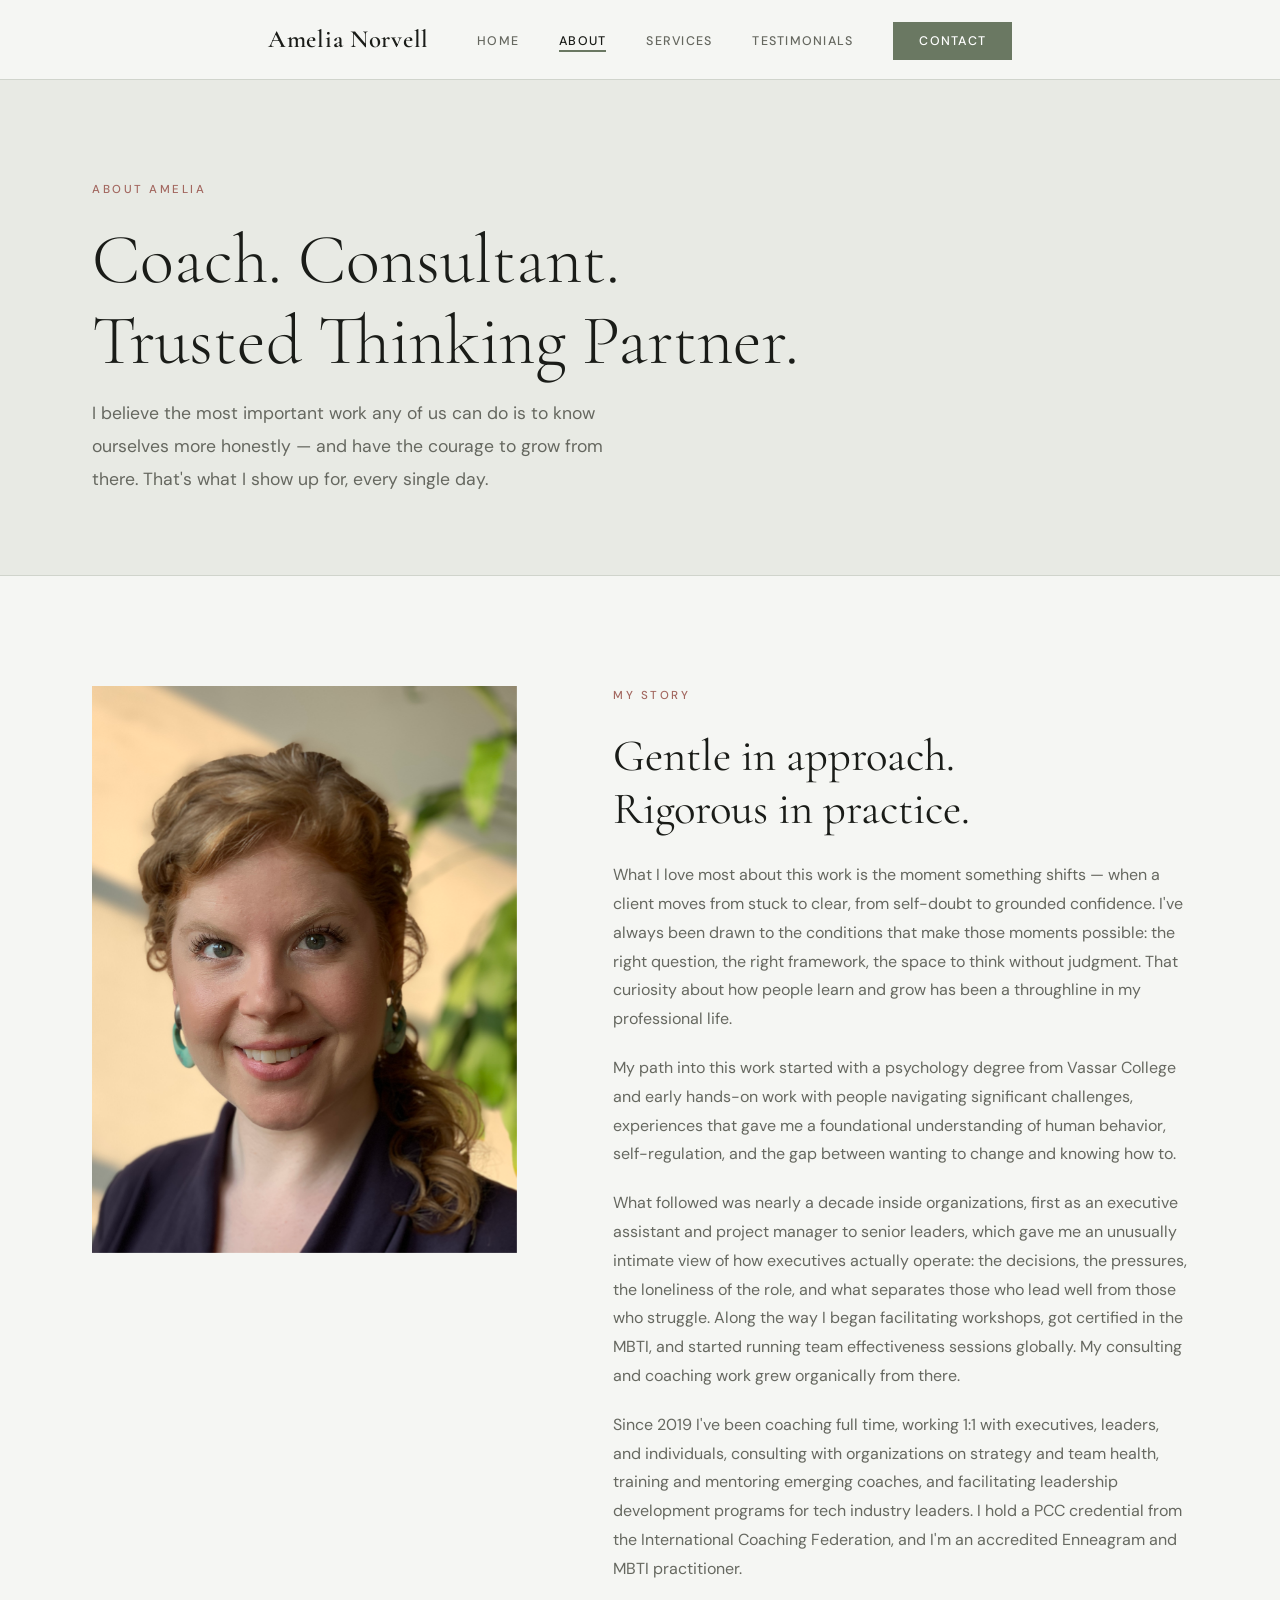
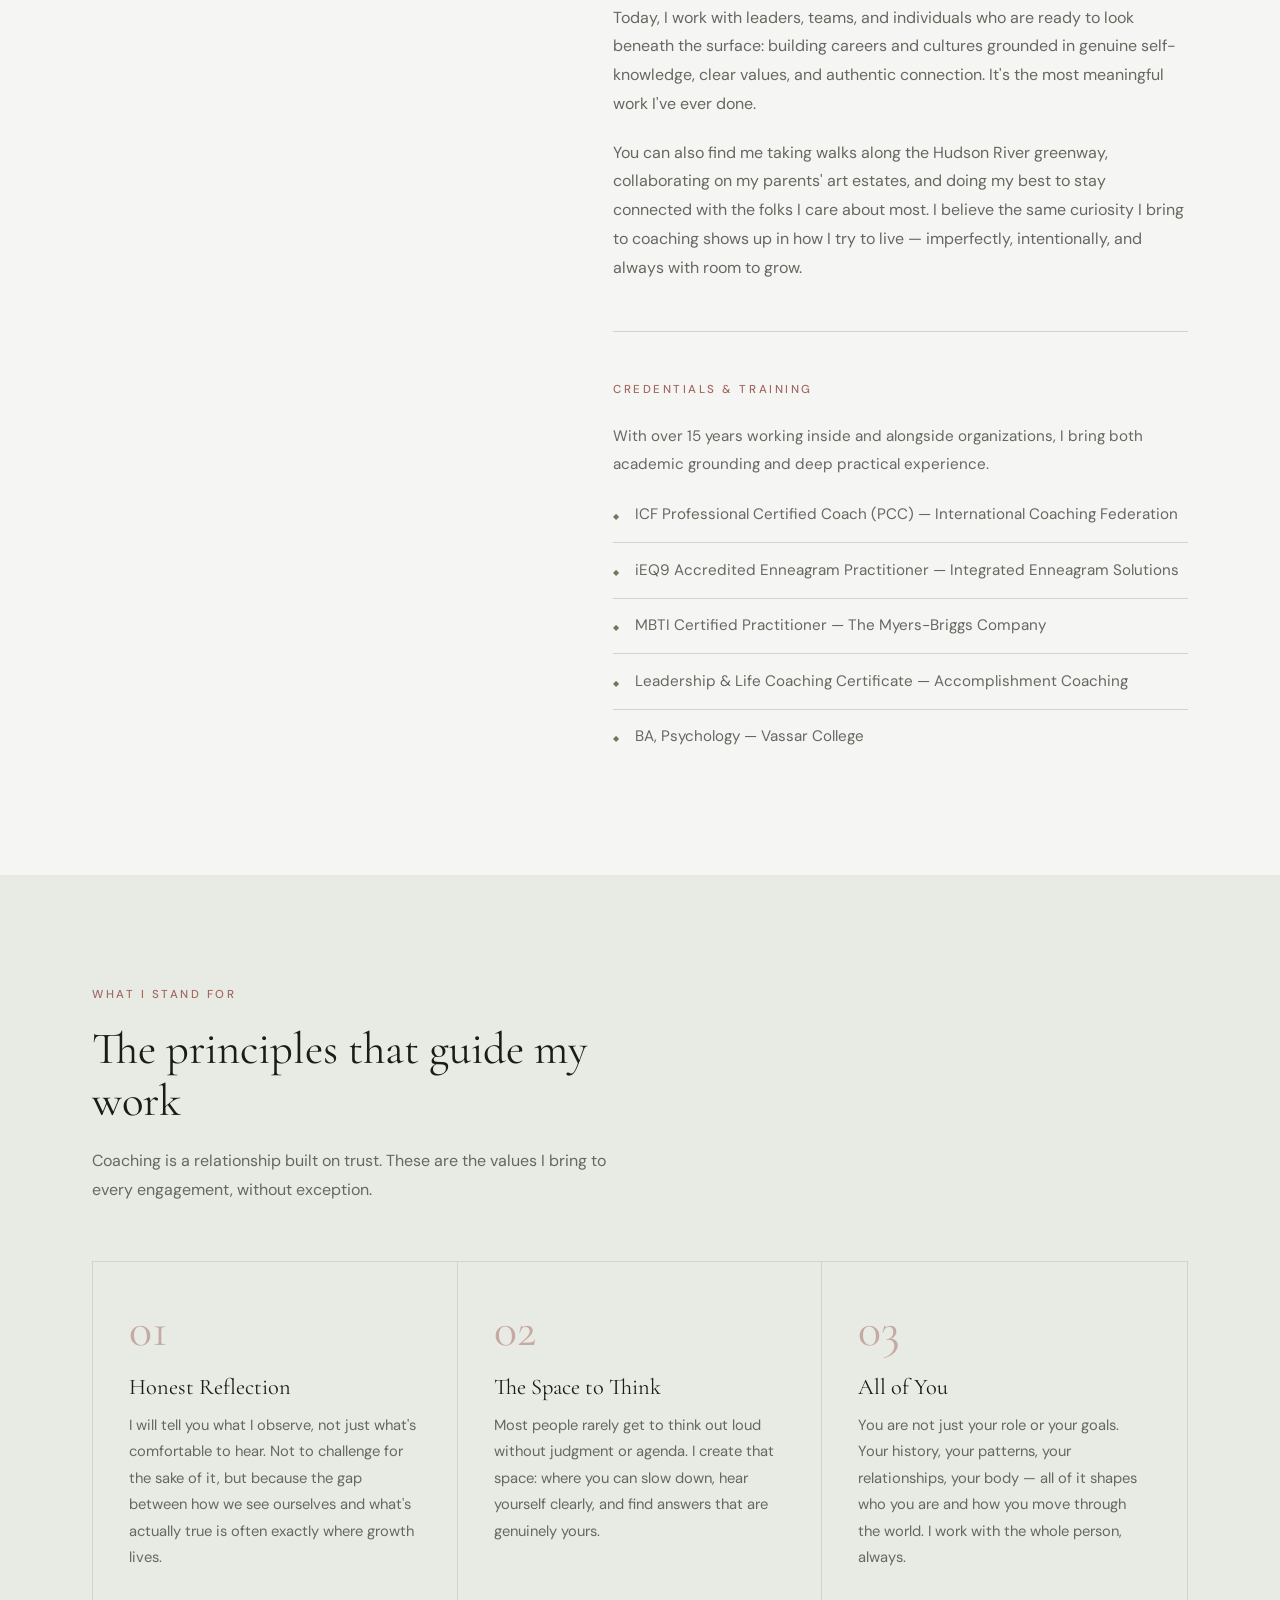
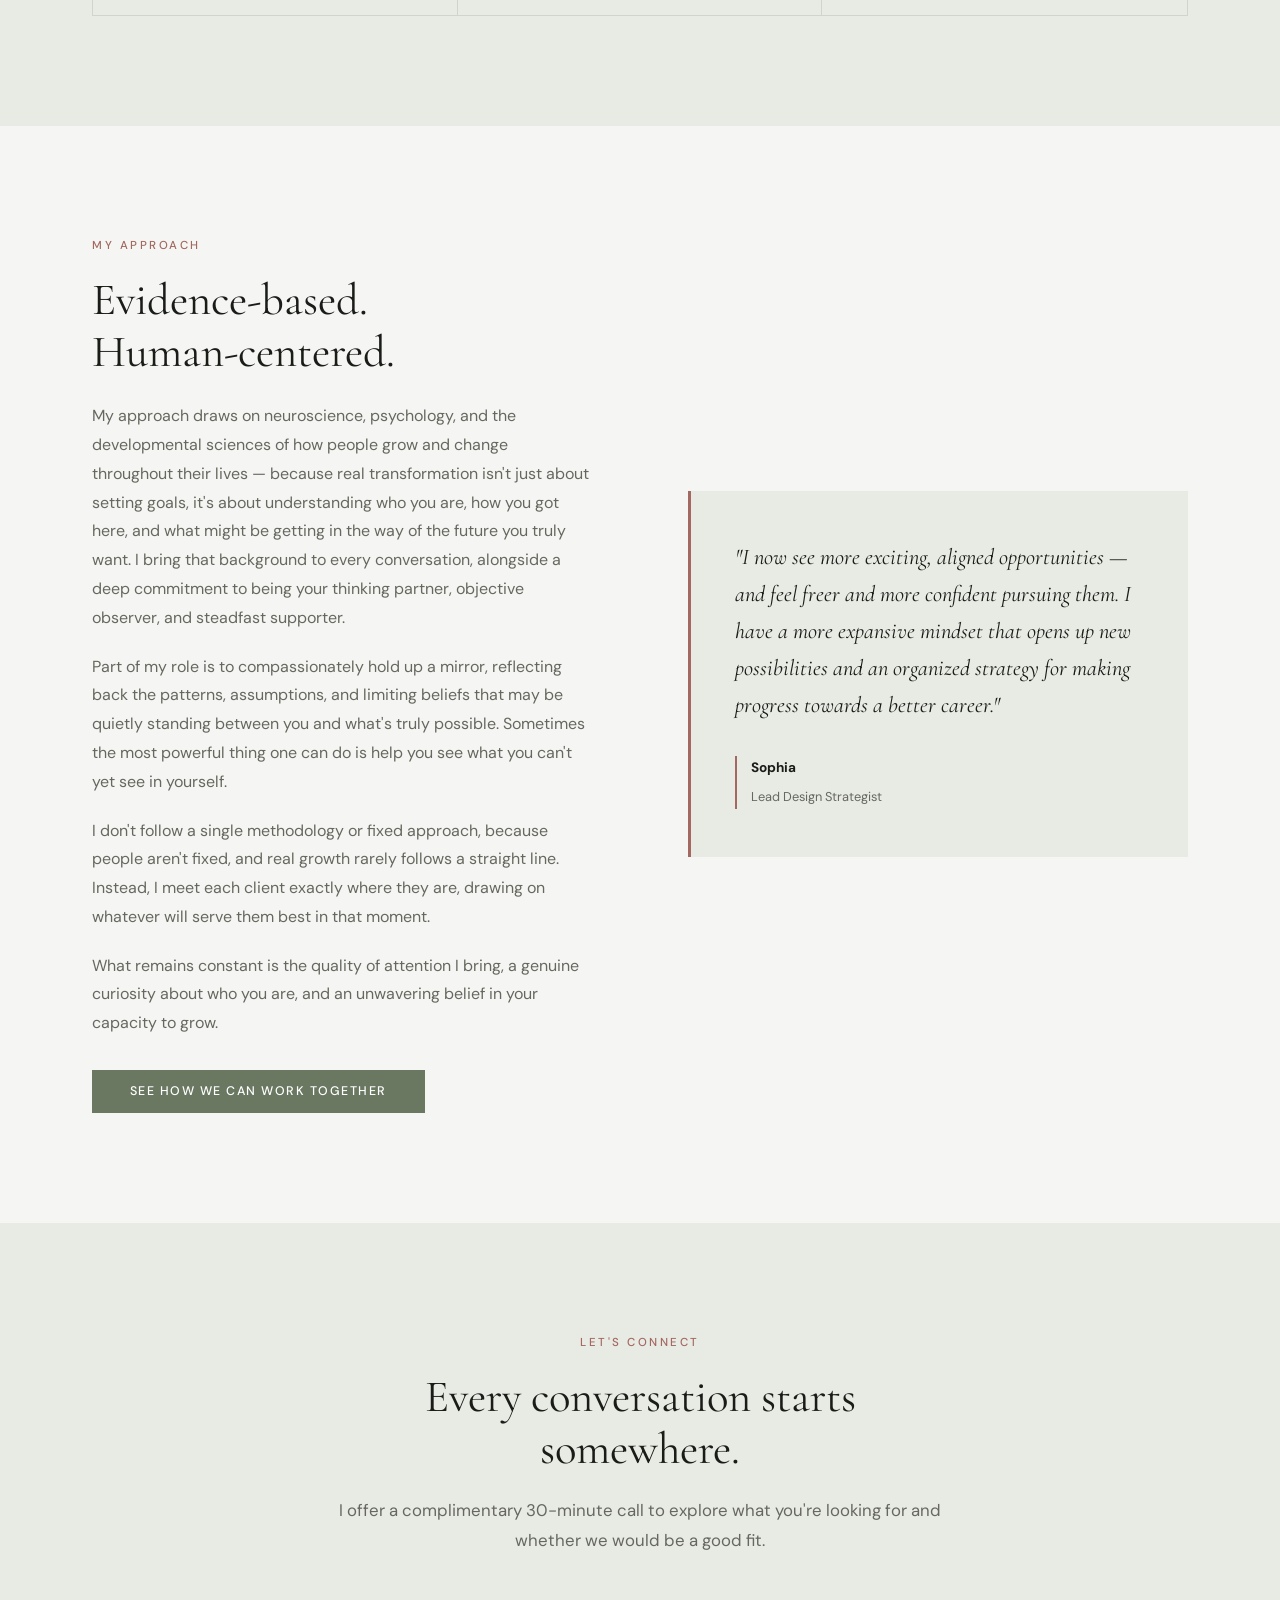
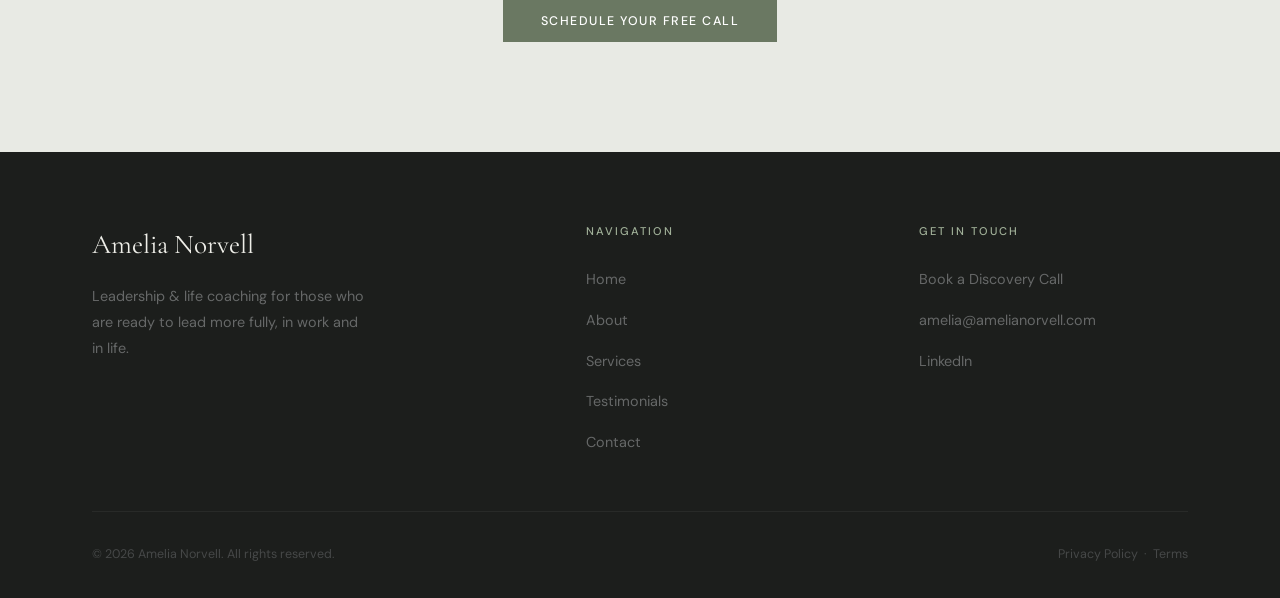
==== about.html @ 1b2a87e9 "Add files via upload" ====
<!DOCTYPE html>
<html lang="en">
<head>
  <meta charset="UTF-8" />
  <meta name="viewport" content="width=device-width, initial-scale=1.0" />
  <title>About — Amelia Norvell | Leadership & Life Coach</title>
  <meta name="description" content="Meet Amelia Norvell — a certified executive coach and leadership consultant with 12 years of experience helping leaders and teams thrive." />
  <link rel="preconnect" href="https://fonts.googleapis.com" />
  <link rel="preconnect" href="https://fonts.gstatic.com" crossorigin />
  <link href="https://fonts.googleapis.com/css2?family=Cormorant+Garamond:ital,wght@0,300;0,400;0,500;0,600;1,300;1,400;1,500&family=DM+Sans:wght@300;400;500&display=swap" rel="stylesheet" />
  <link rel="stylesheet" href="style.css" />
</head>
<body>

  <!-- NAV -->
  <nav>
    <div class="container">
      <div class="nav-inner">
        <a href="index.html" class="nav-logo">Amelia Norvell</a>
        <ul class="nav-links">
          <li><a href="index.html">Home</a></li>
          <li><a href="about.html" class="active">About</a></li>
          <li><a href="services.html">Services</a></li>
          <li><a href="testimonials.html">Testimonials</a></li>
          <li><a href="contact.html" class="nav-cta">Contact</a></li>
        </ul>
        <button class="hamburger" aria-label="Toggle navigation">
          <span></span><span></span><span></span>
        </button>
      </div>
    </div>
  </nav>

  <!-- MOBILE NAV -->
  <div class="mobile-nav" role="navigation" aria-label="Mobile menu">
    <a href="index.html">Home</a>
    <a href="about.html">About</a>
    <a href="services.html">Services</a>
    <a href="testimonials.html">Testimonials</a>
    <a href="contact.html" class="mobile-cta">Contact</a>
  </div>

  <main class="page-content">

    <!-- PAGE HERO -->
    <section class="page-hero">
      <div class="container">
        <span class="eyebrow">About Amelia</span>
        <h1>Coach. Consultant.<br>Trusted Thinking Partner.</h1>
        <p>I believe the most important work any of us can do is to know ourselves more honestly — and have the courage to grow from there. That's what I show up for, every single day.</p>
      </div>
    </section>

    <!-- ABOUT SPLIT -->
    <section class="section-pad">
      <div class="container">
        <div class="about-split">

          <div>
            <img src="images/amelia-portrait-about.jpeg" alt="Amelia Norvell in warm window light" class="about-portrait" style="width:100%; display:block; object-fit:cover;" />
          </div>

          <div class="about-text">
            <span class="eyebrow">My Story</span>
            <h2>Gentle in approach.<br>Rigorous in practice.</h2>
            <p>What I love most about this work is the moment something shifts — when a client moves from stuck to clear, from self-doubt to grounded confidence. I've always been drawn to the conditions that make those moments possible: the right question, the right framework, the space to think without judgment. That curiosity about how people learn and grow has been a throughline in my professional life.</p>
            <p>My path into this work started with a psychology degree from Vassar College and early hands-on work with people navigating significant challenges, experiences that gave me a foundational understanding of human behavior, self-regulation, and the gap between wanting to change and knowing how to.</p>
            <p>What followed was nearly a decade inside organizations, first as an executive assistant and project manager to senior leaders, which gave me an unusually intimate view of how executives actually operate: the decisions, the pressures, the loneliness of the role, and what separates those who lead well from those who struggle. Along the way I began facilitating workshops, got certified in the MBTI, and started running team effectiveness sessions globally. My consulting and coaching work grew organically from there.</p>
            <p>Since 2019 I've been coaching full time, working 1:1 with executives, leaders, and individuals, consulting with organizations on strategy and team health, training and mentoring emerging coaches, and facilitating leadership development programs for tech industry leaders. I hold a PCC credential from the International Coaching Federation, and I'm an accredited Enneagram and MBTI practitioner.</p>
            <p>Today, I work with leaders, teams, and individuals who are ready to look beneath the surface: building careers and cultures grounded in genuine self-knowledge, clear values, and authentic connection. It's the most meaningful work I've ever done.</p>
            <p>You can also find me taking walks along the Hudson River greenway, collaborating on my parents' art estates, and doing my best to stay connected with the folks I care about most. I believe the same curiosity I bring to coaching shows up in how I try to live — imperfectly, intentionally, and always with room to grow.</p>

            <div class="credentials">
              <span class="eyebrow">Credentials &amp; Training</span>
              <p class="credentials-sub">With over 15 years working inside and alongside organizations, I bring both academic grounding and deep practical experience.</p>
              <ul class="credential-list">
                <li>ICF Professional Certified Coach (PCC) — International Coaching Federation</li>
                <li>iEQ9 Accredited Enneagram Practitioner — Integrated Enneagram Solutions</li>
                <li>MBTI Certified Practitioner — The Myers-Briggs Company</li>
                <li>Leadership &amp; Life Coaching Certificate — Accomplishment Coaching</li>
                <li>BA, Psychology — Vassar College</li>
              </ul>
            </div>
          </div>

        </div>
      </div>
    </section>

    <!-- VALUES -->
    <section class="section-pad values-section">
      <div class="container">
        <div style="max-width: 540px;" data-reveal>
          <span class="eyebrow">What I Stand For</span>
          <h2 class="section-title">The principles that guide my work</h2>
          <p>Coaching is a relationship built on trust. These are the values I bring to every engagement, without exception.</p>
        </div>

        <div class="values-grid">
          <div class="value-item" data-reveal>
            <div class="value-num">01</div>
            <h4>Honest Reflection</h4>
            <p>I will tell you what I observe, not just what's comfortable to hear. Not to challenge for the sake of it, but because the gap between how we see ourselves and what's actually true is often exactly where growth lives.</p>
          </div>
          <div class="value-item" data-reveal>
            <div class="value-num">02</div>
            <h4>The Space to Think</h4>
            <p>Most people rarely get to think out loud without judgment or agenda. I create that space: where you can slow down, hear yourself clearly, and find answers that are genuinely yours.</p>
          </div>
          <div class="value-item" data-reveal>
            <div class="value-num">03</div>
            <h4>All of You</h4>
            <p>You are not just your role or your goals. Your history, your patterns, your relationships, your body — all of it shapes who you are and how you move through the world. I work with the whole person, always.</p>
          </div>
        </div>
      </div>
    </section>

    <!-- APPROACH -->
    <section class="section-pad">
      <div class="container">
        <div style="display: grid; grid-template-columns: 1fr 1fr; gap: 6rem; align-items: center;">
          <div data-reveal>
            <span class="eyebrow">My Approach</span>
            <h2 class="section-title" style="margin-bottom: 1.5rem;">Evidence-based.<br>Human-centered.</h2>
            <p style="margin-bottom: 1.25rem;">My approach draws on neuroscience, psychology, and the developmental sciences of how people grow and change throughout their lives — because real transformation isn't just about setting goals, it's about understanding who you are, how you got here, and what might be getting in the way of the future you truly want. I bring that background to every conversation, alongside a deep commitment to being your thinking partner, objective observer, and steadfast supporter.</p>
            <p style="margin-bottom: 1.25rem;">Part of my role is to compassionately hold up a mirror, reflecting back the patterns, assumptions, and limiting beliefs that may be quietly standing between you and what's truly possible. Sometimes the most powerful thing one can do is help you see what you can't yet see in yourself.</p>
            <p style="margin-bottom: 1.25rem;">I don't follow a single methodology or fixed approach, because people aren't fixed, and real growth rarely follows a straight line. Instead, I meet each client exactly where they are, drawing on whatever will serve them best in that moment.</p>
            <p>What remains constant is the quality of attention I bring, a genuine curiosity about who you are, and an unwavering belief in your capacity to grow.</p>
            <a href="services.html" class="btn btn-primary" style="margin-top: 2rem;">See How We Can Work Together</a>
          </div>
          <div data-reveal>
            <div style="background: var(--bg-warm); padding: 3rem 2.75rem; border-left: 3px solid var(--pop);">
              <p style="font-family:'Cormorant Garamond',serif; font-size:1.4rem; font-style:italic; color:var(--text); line-height:1.65; margin-bottom:2rem;">"I now see more exciting, aligned opportunities — and feel freer and more confident pursuing them. I have a more expansive mindset that opens up new possibilities and an organized strategy for making progress towards a better career."</p>
              <div style="padding-left:0.875rem; border-left:2px solid var(--pop);">
                <strong style="font-size:0.85rem; color:var(--text); display:block; margin-bottom:0.15rem;">Sophia</strong>
                <span style="font-size:0.8rem; color:var(--text-muted);">Lead Design Strategist</span>
              </div>
            </div>
          </div>
        </div>
      </div>
    </section>

    <!-- CTA -->
    <section class="cta-section">
      <div class="container">
        <div class="cta-inner" data-reveal>
          <span class="eyebrow">Let's Connect</span>
          <h2>Every conversation starts somewhere.</h2>
          <p>I offer a complimentary 30-minute call to explore what you're looking for and whether we would be a good fit.</p>
          <a href="contact.html" class="btn btn-primary">Schedule Your Free Call</a>
        </div>
      </div>
    </section>

  </main>

  <!-- FOOTER -->
  <footer>
    <div class="container">
      <div class="footer-grid">
        <div>
          <span class="footer-logo">Amelia Norvell</span>
          <p class="footer-desc">Leadership &amp; life coaching for those who are ready to lead more fully, in work and in life.</p>
        </div>
        <div>
          <div class="footer-col-title">Navigation</div>
          <ul class="footer-links">
            <li><a href="index.html">Home</a></li>
            <li><a href="about.html">About</a></li>
            <li><a href="services.html">Services</a></li>
            <li><a href="testimonials.html">Testimonials</a></li>
            <li><a href="contact.html">Contact</a></li>
          </ul>
        </div>
        <div>
          <div class="footer-col-title">Get in Touch</div>
          <ul class="footer-links">
            <li><a href="contact.html">Book a Discovery Call</a></li>
            <li><a href="mailto:amelia@amelianorvell.com">amelia@amelianorvell.com</a></li>
            <li><a href="https://www.linkedin.com/in/amelia-norvell-pcc">LinkedIn</a></li>
            
          </ul>
        </div>
      </div>
      <div class="footer-bottom">
        <span>&copy; 2026 Amelia Norvell. All rights reserved.</span>
        <span><a href="#">Privacy Policy</a> &nbsp;&middot;&nbsp; <a href="#">Terms</a></span>
      </div>
    </div>
  </footer>

  <script src="script.js"></script>
</body>
</html>
---- style.css ----
/* ============================================================
   RESET & ROOT
   ============================================================ */
*, *::before, *::after {
  box-sizing: border-box;
  margin: 0;
  padding: 0;
}

:root {
  --bg:           #F5F6F3;
  --bg-warm:      #E8EAE4;
  --bg-dark:      #1C1E1C;
  --text:         #1A1C18;
  --text-muted:   #666860;
  --accent:       #6A7862;
  --accent-hover: #546050;
  --accent-light: #E0E4DC;
  --pop:          #A36860;
  --white:        #FFFFFF;
  --border:       #D0D4CC;
  --nav-height:   80px;
}

html {
  scroll-behavior: smooth;
}

body {
  font-family: 'DM Sans', sans-serif;
  background: var(--bg);
  color: var(--text);
  line-height: 1.7;
  -webkit-font-smoothing: antialiased;
  overflow-x: hidden;
}

/* ============================================================
   TYPOGRAPHY
   ============================================================ */
h1, h2, h3, h4 {
  font-family: 'Cormorant Garamond', serif;
  font-weight: 400;
  line-height: 1.15;
}

h1 { font-size: clamp(2.8rem, 5.5vw, 5rem); }
h2 { font-size: clamp(2rem, 3.5vw, 3.2rem); }
h3 { font-size: clamp(1.4rem, 2vw, 2rem); }

p {
  font-size: 1rem;
  color: var(--text-muted);
  line-height: 1.8;
}

a { text-decoration: none; color: inherit; }

/* ============================================================
   LAYOUT
   ============================================================ */
.container {
  max-width: 1160px;
  margin: 0 auto;
  padding: 0 2rem;
}

.section-pad { padding: 110px 0; }
.section-pad-sm { padding: 70px 0; }

/* ============================================================
   BUTTONS
   ============================================================ */
.btn {
  display: inline-block;
  padding: 15px 38px;
  font-family: 'DM Sans', sans-serif;
  font-size: 0.78rem;
  font-weight: 500;
  letter-spacing: 0.12em;
  text-transform: uppercase;
  transition: all 0.3s ease;
  cursor: pointer;
  border: none;
  line-height: 1;
}

.btn-primary {
  background: var(--accent);
  color: var(--white);
}
.btn-primary:hover {
  background: var(--accent-hover);
  transform: translateY(-1px);
}

.btn-outline {
  border: 1.5px solid var(--text);
  color: var(--text);
  background: transparent;
}
.btn-outline:hover {
  background: var(--text);
  color: var(--white);
}

.btn-outline-light {
  border: 1.5px solid rgba(255,255,255,0.5);
  color: var(--white);
  background: transparent;
}
.btn-outline-light:hover {
  background: var(--white);
  color: var(--text);
  border-color: var(--white);
}

/* ============================================================
   NAVIGATION
   ============================================================ */
nav {
  position: fixed;
  top: 0;
  left: 0;
  right: 0;
  z-index: 1000;
  height: var(--nav-height);
  display: flex;
  align-items: center;
  background: rgba(245, 246, 243, 0.96);
  backdrop-filter: blur(10px);
  -webkit-backdrop-filter: blur(10px);
  border-bottom: 1px solid var(--border);
  transition: box-shadow 0.3s ease;
}

.nav-inner {
  display: flex;
  justify-content: space-between;
  align-items: center;
  width: 100%;
  gap: 3rem;
}

.nav-logo {
  font-family: 'Cormorant Garamond', serif;
  font-size: 1.55rem;
  font-weight: 600;
  letter-spacing: 0.03em;
  color: var(--text);
}

.nav-links {
  display: flex;
  gap: 2.5rem;
  align-items: center;
  list-style: none;
}

.nav-links a {
  font-size: 0.78rem;
  font-weight: 500;
  letter-spacing: 0.1em;
  text-transform: uppercase;
  color: var(--text-muted);
  transition: color 0.2s;
  position: relative;
}

.nav-links a::after {
  content: '';
  position: absolute;
  bottom: -3px;
  left: 0;
  right: 0;
  height: 1.5px;
  background: var(--accent);
  transform: scaleX(0);
  transform-origin: left;
  transition: transform 0.25s ease;
}

.nav-links a:hover,
.nav-links a.active {
  color: var(--text);
}

.nav-links a:hover::after,
.nav-links a.active::after {
  transform: scaleX(1);
}

.nav-cta {
  background: var(--accent) !important;
  color: var(--white) !important;
  padding: 11px 26px;
  font-size: 0.78rem;
  letter-spacing: 0.1em;
  text-transform: uppercase;
  transition: background 0.2s, transform 0.2s !important;
}

.nav-cta::after { display: none !important; }

.nav-cta:hover {
  background: var(--accent-hover) !important;
  transform: translateY(-1px);
}

/* Hamburger */
.hamburger {
  display: none;
  flex-direction: column;
  gap: 5px;
  cursor: pointer;
  background: none;
  border: none;
  padding: 6px;
}

.hamburger span {
  display: block;
  width: 24px;
  height: 1.5px;
  background: var(--text);
  transition: all 0.3s ease;
}

.hamburger.open span:nth-child(1) {
  transform: translateY(6.5px) rotate(45deg);
}
.hamburger.open span:nth-child(2) {
  opacity: 0;
  transform: scaleX(0);
}
.hamburger.open span:nth-child(3) {
  transform: translateY(-6.5px) rotate(-45deg);
}

/* Mobile Nav Overlay */
.mobile-nav {
  display: none;
  position: fixed;
  top: var(--nav-height);
  left: 0;
  right: 0;
  bottom: 0;
  background: var(--bg);
  z-index: 999;
  flex-direction: column;
  align-items: center;
  justify-content: center;
  gap: 2.5rem;
  opacity: 0;
  transition: opacity 0.3s ease;
}

.mobile-nav.open {
  display: flex;
  opacity: 1;
}

.mobile-nav a {
  font-family: 'Cormorant Garamond', serif;
  font-size: 2.4rem;
  font-weight: 400;
  color: var(--text);
  letter-spacing: 0.02em;
  transition: color 0.2s;
}

.mobile-nav a:hover { color: var(--accent); }

.mobile-nav .mobile-cta {
  font-family: 'DM Sans', sans-serif;
  font-size: 0.78rem;
  font-weight: 500;
  background: var(--accent);
  color: var(--white);
  padding: 15px 38px;
  letter-spacing: 0.12em;
  text-transform: uppercase;
  margin-top: 0.5rem;
}

/* ============================================================
   PAGE OFFSET (for fixed nav)
   ============================================================ */
.page-content { padding-top: var(--nav-height); }

/* ============================================================
   SECTION LABELS
   ============================================================ */
.eyebrow {
  display: block;
  font-size: 0.72rem;
  font-weight: 500;
  letter-spacing: 0.22em;
  text-transform: uppercase;
  color: var(--pop);
  margin-bottom: 1.25rem;
}

.section-title {
  margin-bottom: 1.25rem;
}

.section-sub {
  max-width: 540px;
  margin-bottom: 3.5rem;
}

/* ============================================================
   IMAGE PLACEHOLDER
   ============================================================ */
.img-ph {
  background: linear-gradient(145deg, #C0C4B8 0%, #A4B09A 40%, #889A82 100%);
  border-radius: 2px;
  display: block;
  position: relative;
  overflow: hidden;
}

.img-ph::after {
  content: '';
  position: absolute;
  inset: 0;
  background: linear-gradient(135deg, rgba(255,255,255,0.08) 0%, transparent 50%);
}

/* ============================================================
   HOME — HERO
   ============================================================ */
.hero {
  min-height: 100svh;
  display: flex;
  align-items: center;
  padding: calc(var(--nav-height) + 60px) 0 80px;
}

.hero .container {
  display: grid;
  grid-template-columns: 1.05fr 0.95fr;
  align-items: center;
  gap: 4rem;
  width: 100%;
}

.hero-content { }

.hero h1 {
  font-weight: 300;
  letter-spacing: -0.01em;
  margin-bottom: 1.5rem;
}

.hero h1 em {
  font-style: italic;
  color: var(--accent);
}

.hero-sub {
  font-size: 1.1rem;
  max-width: 480px;
  margin-bottom: 2.75rem;
  line-height: 1.85;
}

.hero-btns {
  display: flex;
  gap: 1rem;
  flex-wrap: wrap;
  align-items: center;
  margin-bottom: 3.5rem;
}

.hero-stats {
  display: flex;
  gap: 3rem;
  padding-top: 3rem;
  border-top: 1px solid var(--border);
}

.stat-num {
  font-family: 'Cormorant Garamond', serif;
  font-size: 2.8rem;
  font-weight: 400;
  color: var(--pop);
  line-height: 1;
  margin-bottom: 0.35rem;
}

.stat-label {
  font-size: 0.78rem;
  letter-spacing: 0.1em;
  text-transform: uppercase;
  color: var(--text-muted);
}

.hero-visual {
  position: relative;
}

.hero-portrait {
  width: 100%;
  aspect-ratio: 3/4;
  max-height: 680px;
  object-fit: cover;
  object-position: top;
}

.hero-badge {
  position: absolute;
  bottom: -24px;
  left: -30px;
  background: var(--white);
  border: 1px solid var(--border);
  padding: 1.5rem 1.75rem;
  box-shadow: 0 8px 40px rgba(0,0,0,0.06);
  max-width: 220px;
}

.hero-badge p {
  font-family: 'Cormorant Garamond', serif;
  font-size: 1.15rem;
  font-style: italic;
  color: var(--text);
  line-height: 1.5;
}

.hero-badge cite {
  display: block;
  font-family: 'DM Sans', sans-serif;
  font-size: 0.7rem;
  letter-spacing: 0.12em;
  text-transform: uppercase;
  color: var(--accent);
  margin-top: 0.5rem;
  font-style: normal;
}

/* ============================================================
   HOME — INTRO STRIP
   ============================================================ */
.intro-strip {
  background: var(--bg-warm);
  padding: 70px 0;
  border-top: 1px solid var(--border);
  border-bottom: 1px solid var(--border);
}

.intro-strip-inner {
  display: grid;
  grid-template-columns: 1fr 2fr;
  gap: 6rem;
  align-items: center;
}

.intro-strip h2 {
  font-size: clamp(1.8rem, 2.5vw, 2.4rem);
  line-height: 1.3;
}

.intro-strip p {
  font-size: 1.05rem;
  margin-bottom: 1rem;
}

/* ============================================================
   HOME — SERVICES OVERVIEW
   ============================================================ */
.services-overview { }

.services-header {
  display: flex;
  justify-content: space-between;
  align-items: flex-end;
  margin-bottom: 3.5rem;
}

.cards-grid {
  display: grid;
  grid-template-columns: repeat(3, 1fr);
  gap: 2px;
}

.card {
  background: var(--white);
  padding: 3rem 2.5rem;
  transition: transform 0.25s ease, box-shadow 0.25s ease;
}

.card:hover {
  transform: translateY(-4px);
  box-shadow: 0 12px 40px rgba(0,0,0,0.06);
}

.card-icon {
  width: 44px;
  height: 44px;
  margin-bottom: 1.75rem;
  color: var(--accent);
}

.card h3 {
  font-size: 1.6rem;
  margin-bottom: 1rem;
}

.card p { font-size: 0.95rem; }

.card-link {
  display: inline-flex;
  align-items: center;
  gap: 0.6rem;
  margin-top: 1.75rem;
  font-size: 0.75rem;
  font-weight: 500;
  letter-spacing: 0.12em;
  text-transform: uppercase;
  color: var(--pop);
  transition: gap 0.2s;
}

.card-link:hover { gap: 1rem; }

/* ============================================================
   QUOTE / PULL QUOTE
   ============================================================ */
.quote-section {
  background: var(--bg-dark);
  padding: 110px 0;
  text-align: center;
}

.quote-inner {
  max-width: 840px;
  margin: 0 auto;
}

.quote-mark {
  font-family: 'Cormorant Garamond', serif;
  font-size: 8rem;
  line-height: 0.5;
  color: var(--pop);
  opacity: 0.4;
  display: block;
  margin-bottom: 1.5rem;
}

.quote-section blockquote {
  font-family: 'Cormorant Garamond', serif;
  font-size: clamp(1.6rem, 2.8vw, 2.6rem);
  font-weight: 300;
  font-style: italic;
  color: #EEEEE8;
  line-height: 1.55;
  margin-bottom: 2rem;
}

.quote-section cite {
  font-size: 0.75rem;
  letter-spacing: 0.18em;
  text-transform: uppercase;
  color: var(--accent);
  font-style: normal;
}

/* ============================================================
   CTA SECTION
   ============================================================ */
.cta-section {
  background: var(--bg-warm);
  padding: 110px 0;
  text-align: center;
}

.cta-inner { max-width: 620px; margin: 0 auto; }

.cta-section h2 {
  margin-bottom: 1.25rem;
}

.cta-section p {
  margin-bottom: 2.75rem;
  font-size: 1.05rem;
}

/* ============================================================
   FOOTER
   ============================================================ */
footer {
  background: var(--bg-dark);
  color: #787C70;
  padding: 70px 0 32px;
}

.footer-grid {
  display: grid;
  grid-template-columns: 1.6fr 1fr 1fr;
  gap: 4rem;
  padding-bottom: 3.5rem;
  border-bottom: 1px solid #282A28;
  margin-bottom: 2rem;
}

.footer-logo {
  font-family: 'Cormorant Garamond', serif;
  font-size: 1.7rem;
  color: #EEEEE8;
  margin-bottom: 1rem;
  display: block;
}

.footer-desc {
  font-size: 0.9rem;
  line-height: 1.8;
  color: #666868;
  max-width: 280px;
}

.footer-col-title {
  font-size: 0.7rem;
  font-weight: 500;
  letter-spacing: 0.18em;
  text-transform: uppercase;
  color: #A0B098;
  margin-bottom: 1.5rem;
}

.footer-links {
  list-style: none;
  display: flex;
  flex-direction: column;
  gap: 0.85rem;
}

.footer-links a {
  font-size: 0.9rem;
  color: #666868;
  transition: color 0.2s;
}

.footer-links a:hover { color: var(--accent); }

.footer-bottom {
  display: flex;
  justify-content: space-between;
  align-items: center;
  font-size: 0.78rem;
  color: #464848;
}

.footer-bottom a {
  color: #464848;
  transition: color 0.2s;
}

.footer-bottom a:hover { color: var(--accent); }

/* ============================================================
   PAGE HERO (inner pages)
   ============================================================ */
.page-hero {
  padding: 100px 0 80px;
  background: var(--bg-warm);
  border-bottom: 1px solid var(--border);
}

.page-hero h1 {
  font-weight: 300;
  margin-bottom: 1rem;
}

.page-hero p {
  font-size: 1.1rem;
  max-width: 540px;
  line-height: 1.85;
}

/* ============================================================
   ABOUT PAGE
   ============================================================ */
.about-split {
  display: grid;
  grid-template-columns: 0.85fr 1.15fr;
  gap: 6rem;
  align-items: start;
}

.about-portrait {
  aspect-ratio: 3/4;
  position: sticky;
  top: calc(var(--nav-height) + 2rem);
  pointer-events: none;
}

.about-text .eyebrow { margin-bottom: 1.5rem; }

.about-text h2 {
  margin-bottom: 1.5rem;
  line-height: 1.2;
}

.about-text p {
  margin-bottom: 1.25rem;
}

.credentials {
  margin-top: 3rem;
  padding-top: 3rem;
  border-top: 1px solid var(--border);
}

.credentials-sub {
  margin-top: 0.75rem;
  font-size: 0.95rem;
}

.credential-list {
  list-style: none;
  margin-top: 1.5rem;
  display: flex;
  flex-direction: column;
  gap: 0.9rem;
}

.credential-list li {
  display: flex;
  gap: 1rem;
  align-items: flex-start;
  font-size: 0.95rem;
  color: var(--text-muted);
  padding-bottom: 0.9rem;
  border-bottom: 1px solid var(--border);
}

.credential-list li:last-child {
  border-bottom: none;
}

.credential-list li::before {
  content: '◆';
  color: var(--accent);
  font-size: 0.5rem;
  margin-top: 0.5rem;
  flex-shrink: 0;
}

.values-section { background: var(--bg-warm); }

.values-grid {
  display: grid;
  grid-template-columns: repeat(3, 1fr);
  gap: 0;
  margin-top: 3.5rem;
  border: 1px solid var(--border);
}

.value-item {
  padding: 2.75rem 2.25rem;
  border-right: 1px solid var(--border);
}

.value-item:last-child { border-right: none; }

.value-num {
  font-family: 'Cormorant Garamond', serif;
  font-size: 3rem;
  color: var(--pop);
  opacity: 0.5;
  line-height: 1;
  margin-bottom: 1.25rem;
}

.value-item h4 {
  font-family: 'Cormorant Garamond', serif;
  font-size: 1.4rem;
  margin-bottom: 0.75rem;
}

.value-item p { font-size: 0.92rem; }

/* ============================================================
   SERVICES PAGE
   ============================================================ */
.service-block {
  display: grid;
  grid-template-columns: 1fr 1fr;
  gap: 6rem;
  align-items: center;
  padding: 90px 0;
  border-bottom: 1px solid var(--border);
}

.service-block:last-of-type {
  border-bottom: none;
}

.service-block.flip .svc-content { order: 2; }
.service-block.flip .svc-visual  { order: 1; }

.svc-num {
  font-family: 'Cormorant Garamond', serif;
  font-size: 6rem;
  color: var(--accent-light);
  line-height: 1;
  margin-bottom: 0.5rem;
  font-weight: 300;
}

.svc-content h2 {
  font-size: clamp(1.8rem, 2.5vw, 2.6rem);
  margin-bottom: 1.25rem;
}

.svc-content p { margin-bottom: 1rem; }

.svc-content .includes {
  margin: 2rem 0;
  list-style: none;
  display: flex;
  flex-direction: column;
  gap: 0.6rem;
}

.svc-content .includes li {
  font-size: 0.92rem;
  color: var(--text-muted);
  padding-left: 1.25rem;
  position: relative;
}

.svc-content .includes li::before {
  content: '—';
  position: absolute;
  left: 0;
  color: var(--accent);
}

.svc-visual {
  aspect-ratio: 4/3;
}

.process-section { background: var(--bg-warm); }

.process-grid {
  display: grid;
  grid-template-columns: repeat(4, 1fr);
  gap: 1px;
  margin-top: 3.5rem;
  background: var(--border);
}

.process-step {
  background: var(--bg);
  padding: 2.5rem 2rem;
}

.step-num {
  font-family: 'Cormorant Garamond', serif;
  font-size: 3.5rem;
  color: var(--pop);
  line-height: 1;
  margin-bottom: 1.5rem;
  font-weight: 300;
}

.process-step h4 {
  font-family: 'Cormorant Garamond', serif;
  font-size: 1.3rem;
  margin-bottom: 0.75rem;
}

.process-step p { font-size: 0.88rem; }

/* ============================================================
   TESTIMONIALS PAGE
   ============================================================ */
.testimonials-hero-quote {
  max-width: 860px;
  margin: 3rem auto 0;
  text-align: center;
}

.testimonials-hero-quote blockquote {
  font-family: 'Cormorant Garamond', serif;
  font-size: clamp(1.8rem, 3vw, 3rem);
  font-weight: 300;
  font-style: italic;
  line-height: 1.45;
  color: var(--text);
  margin-bottom: 1.5rem;
}

.testimonials-hero-quote cite {
  font-size: 0.75rem;
  letter-spacing: 0.18em;
  text-transform: uppercase;
  color: var(--accent);
  font-style: normal;
}

.testimonials-grid {
  display: grid;
  grid-template-columns: repeat(2, 1fr);
  gap: 2px;
  background: var(--border);
}

.t-card {
  background: var(--white);
  padding: 3.25rem;
  transition: transform 0.25s, box-shadow 0.25s;
}

.t-card:hover {
  transform: translateY(-3px);
  box-shadow: 0 10px 40px rgba(0,0,0,0.05);
}

.t-stars {
  display: flex;
  gap: 0.2rem;
  margin-bottom: 1.5rem;
}

.t-stars span {
  color: var(--pop);
  font-size: 0.85rem;
}

.t-card blockquote {
  font-family: 'Cormorant Garamond', serif;
  font-size: 1.25rem;
  font-style: italic;
  line-height: 1.65;
  color: var(--text);
  margin-bottom: 2rem;
}

.t-author {
  display: flex;
  gap: 1rem;
  align-items: center;
  padding-top: 1.5rem;
  border-top: 1px solid var(--border);
}

.t-info {
  padding-left: 0.875rem;
  border-left: 2px solid var(--pop);
}

.t-info cite {
  font-family: 'DM Sans', sans-serif;
  font-size: 0.9rem;
  font-weight: 500;
  color: var(--text);
  font-style: normal;
  display: block;
}

.t-info span {
  font-size: 0.8rem;
  color: var(--text-muted);
}

/* ============================================================
   CONTACT PAGE
   ============================================================ */
.contact-grid {
  display: grid;
  grid-template-columns: 1fr 1.3fr;
  gap: 7rem;
  align-items: start;
}

.contact-info h2 {
  font-size: clamp(1.8rem, 2.5vw, 2.6rem);
  margin-bottom: 1.25rem;
}

.contact-info > p {
  font-size: 1.05rem;
  margin-bottom: 2.5rem;
}

.contact-detail {
  display: flex;
  gap: 1.25rem;
  align-items: flex-start;
  margin-bottom: 1.75rem;
}

.contact-detail-icon {
  flex-shrink: 0;
  width: 20px;
  height: 20px;
  margin-top: 3px;
  color: var(--accent);
}

.contact-detail-icon svg {
  width: 20px;
  height: 20px;
  stroke: currentColor;
  fill: none;
  stroke-width: 1.5;
  stroke-linecap: round;
  stroke-linejoin: round;
}

.contact-detail strong {
  display: block;
  font-size: 0.72rem;
  font-weight: 500;
  letter-spacing: 0.14em;
  text-transform: uppercase;
  color: var(--text);
  margin-bottom: 0.2rem;
}

.contact-detail p {
  font-size: 0.95rem;
  color: var(--text-muted);
  margin: 0;
}

.contact-socials {
  display: flex;
  gap: 1rem;
  margin-top: 2.5rem;
  padding-top: 2.5rem;
  border-top: 1px solid var(--border);
}

.social-link {
  display: inline-flex;
  align-items: center;
  gap: 0.5rem;
  font-size: 0.75rem;
  font-weight: 500;
  letter-spacing: 0.1em;
  text-transform: uppercase;
  color: var(--text-muted);
  transition: color 0.2s;
}

.social-link:hover { color: var(--accent); }

/* Form */
.form-group {
  margin-bottom: 1.5rem;
}

.form-group label {
  display: block;
  font-size: 0.72rem;
  font-weight: 500;
  letter-spacing: 0.12em;
  text-transform: uppercase;
  color: var(--text);
  margin-bottom: 0.6rem;
}

.form-group input,
.form-group textarea,
.form-group select {
  width: 100%;
  padding: 14px 16px;
  background: var(--white);
  border: 1.5px solid var(--border);
  font-family: 'DM Sans', sans-serif;
  font-size: 0.95rem;
  color: var(--text);
  outline: none;
  transition: border-color 0.25s;
  border-radius: 0;
  -webkit-appearance: none;
  appearance: none;
}

.form-group input::placeholder,
.form-group textarea::placeholder {
  color: #A4A8A0;
}

.form-group input:focus,
.form-group textarea:focus,
.form-group select:focus {
  border-color: var(--accent);
}

.form-group textarea {
  resize: vertical;
  min-height: 150px;
}

.form-row {
  display: grid;
  grid-template-columns: 1fr 1fr;
  gap: 1.5rem;
}

.form-success-msg {
  display: none;
  padding: 1.25rem 1.5rem;
  background: #EAF4ED;
  border: 1px solid #B4D9BC;
  font-size: 0.9rem;
  color: #2D6A3F;
  margin-top: 1rem;
}

.form-success-msg.show { display: block; }

/* ============================================================
   RESPONSIVE
   ============================================================ */
@media (max-width: 1024px) {
  .hero .container {
    grid-template-columns: 1fr;
  }

  .hero {
    min-height: auto;
    padding: calc(var(--nav-height) + 60px) 0 60px;
  }

  .hero-visual { display: block; }
  .hero-portrait { aspect-ratio: 3/4; max-height: 600px; }
  .hero-badge { display: none; }

  .intro-strip-inner {
    grid-template-columns: 1fr;
    gap: 2rem;
  }

  .about-split {
    grid-template-columns: 1fr;
    gap: 3rem;
  }

  .about-portrait {
    position: static;
    aspect-ratio: 3/4;
    max-width: 420px;
    margin: 0 auto;
    object-fit: cover;
    object-position: top;
  }

  .cards-grid { grid-template-columns: 1fr 1fr; }

  .service-block {
    grid-template-columns: 1fr;
    gap: 3rem;
  }

  .service-block.flip .svc-content { order: 1; }
  .service-block.flip .svc-visual  { order: 2; }

  .svc-visual { aspect-ratio: 16/9; }

  .process-grid { grid-template-columns: repeat(2, 1fr); }

  .testimonials-grid { grid-template-columns: 1fr; }

  .contact-grid {
    grid-template-columns: 1fr;
    gap: 4rem;
  }

  .footer-grid {
    grid-template-columns: 1fr 1fr;
    gap: 3rem;
  }
}

@media (max-width: 768px) {
  :root { --nav-height: 68px; }

  .nav-links { display: none; }
  .hamburger { display: flex; }

  .section-pad { padding: 70px 0; }
  .section-pad-sm { padding: 50px 0; }

  .cards-grid { grid-template-columns: 1fr; }

  .values-grid {
    grid-template-columns: 1fr;
  }

  .value-item {
    border-right: none;
    border-bottom: 1px solid var(--border);
  }

  .value-item:last-child { border-bottom: none; }

  .process-grid { grid-template-columns: 1fr 1fr; }

  .form-row { grid-template-columns: 1fr; }

  .footer-grid { grid-template-columns: 1fr; gap: 2.5rem; }

  .footer-bottom {
    flex-direction: column;
    gap: 0.6rem;
    text-align: center;
  }

  .hero-stats { gap: 2rem; }

  .hero-btns { flex-direction: column; align-items: flex-start; }

  .services-header { flex-direction: column; align-items: flex-start; gap: 1.5rem; }

  .testimonials-hero-quote { margin-top: 2rem; }

  .t-card { padding: 2.25rem; }
}

@media (max-width: 480px) {
  .container { padding: 0 1.25rem; }
  .process-grid { grid-template-columns: 1fr; }
}

/* Homepage process grid responsive */
@media (max-width: 768px) {
  .responsive-process {
    grid-template-columns: 1fr 1fr !important;
  }
}

@media (max-width: 480px) {
  .responsive-process {
    grid-template-columns: 1fr !important;
  }
}
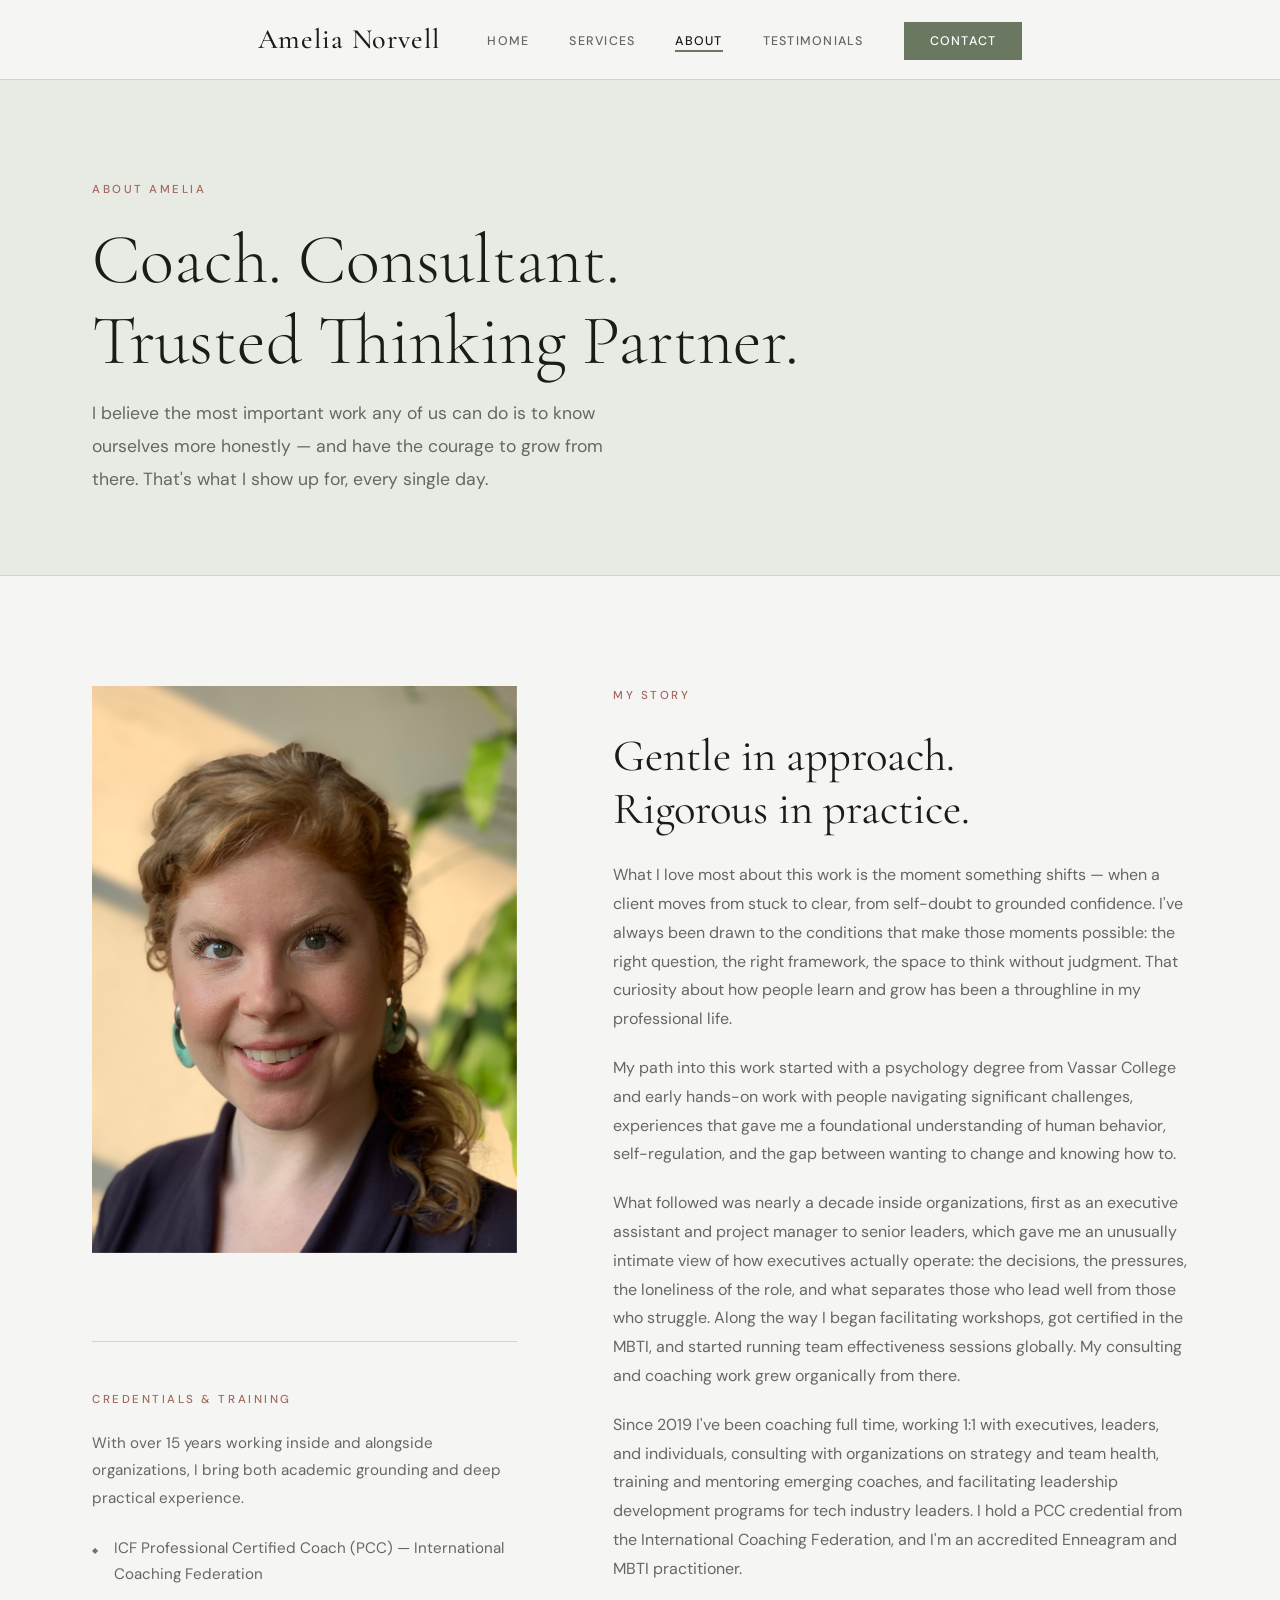
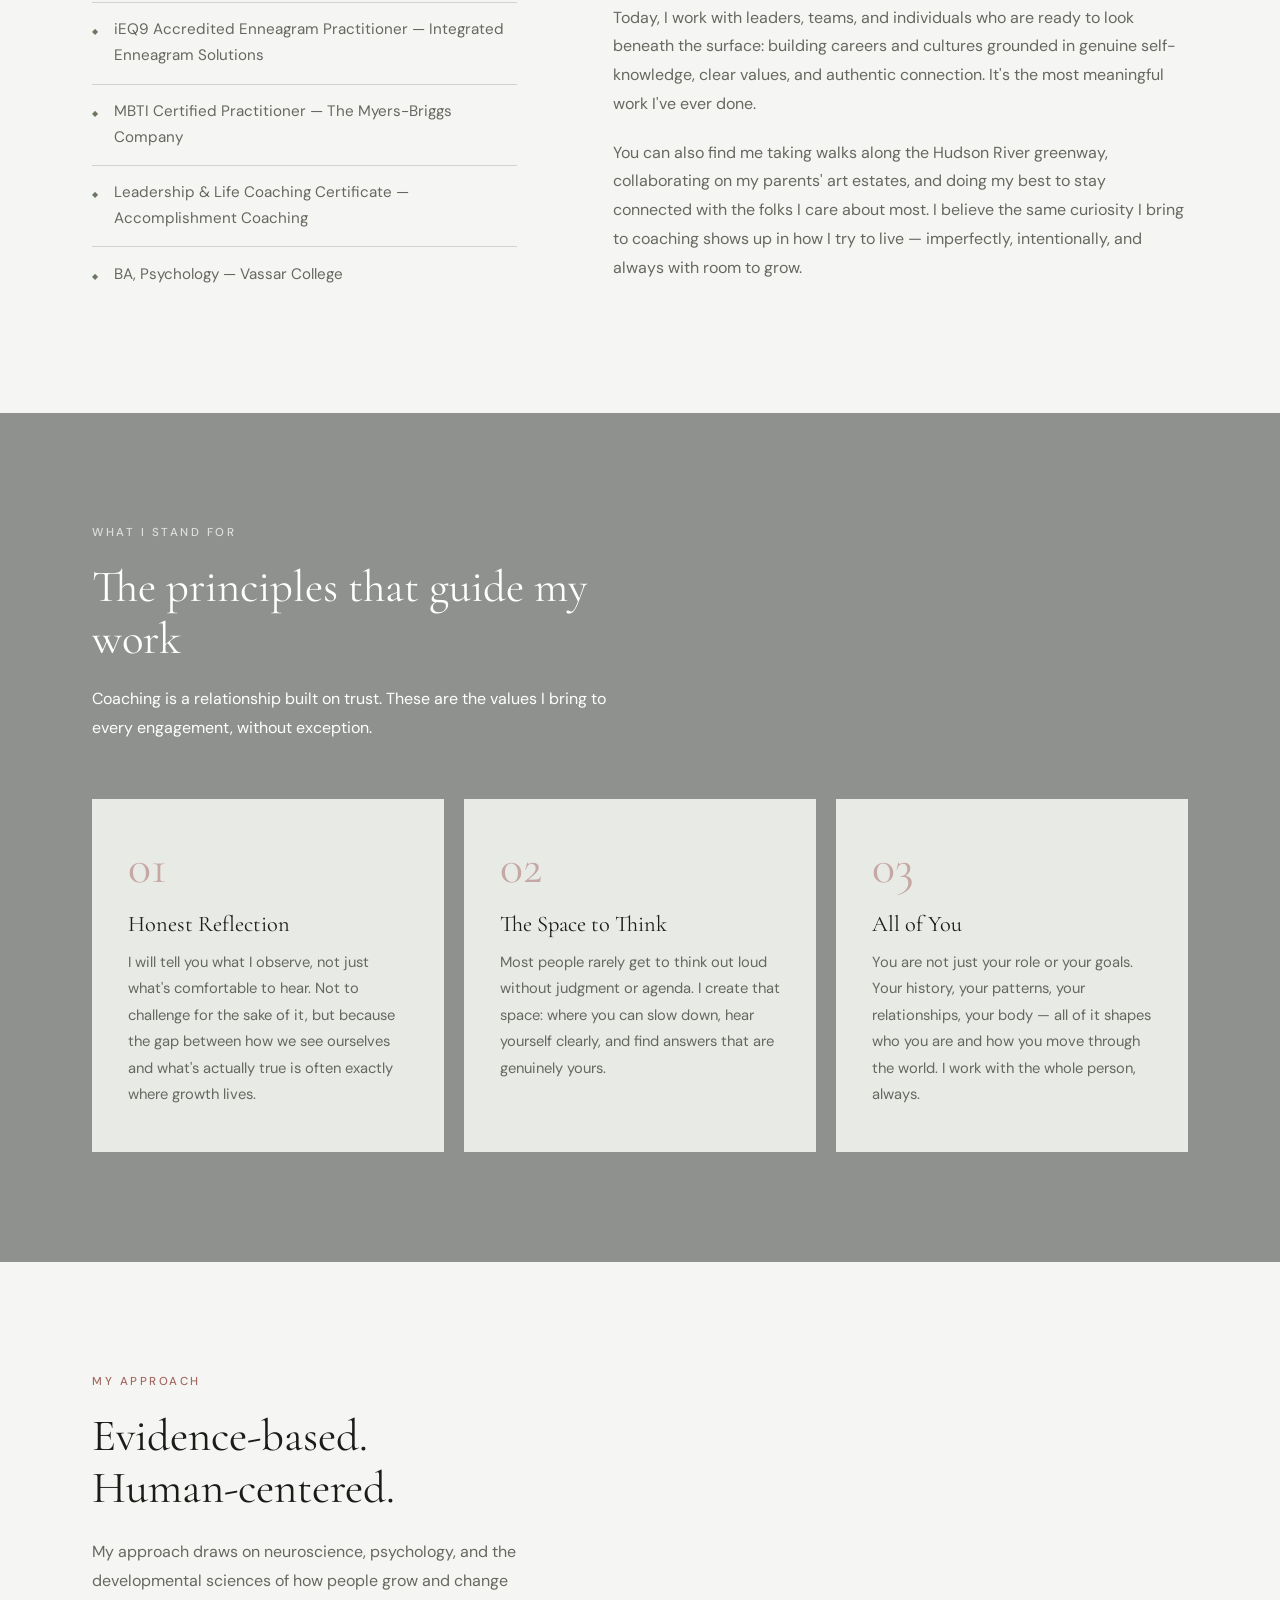
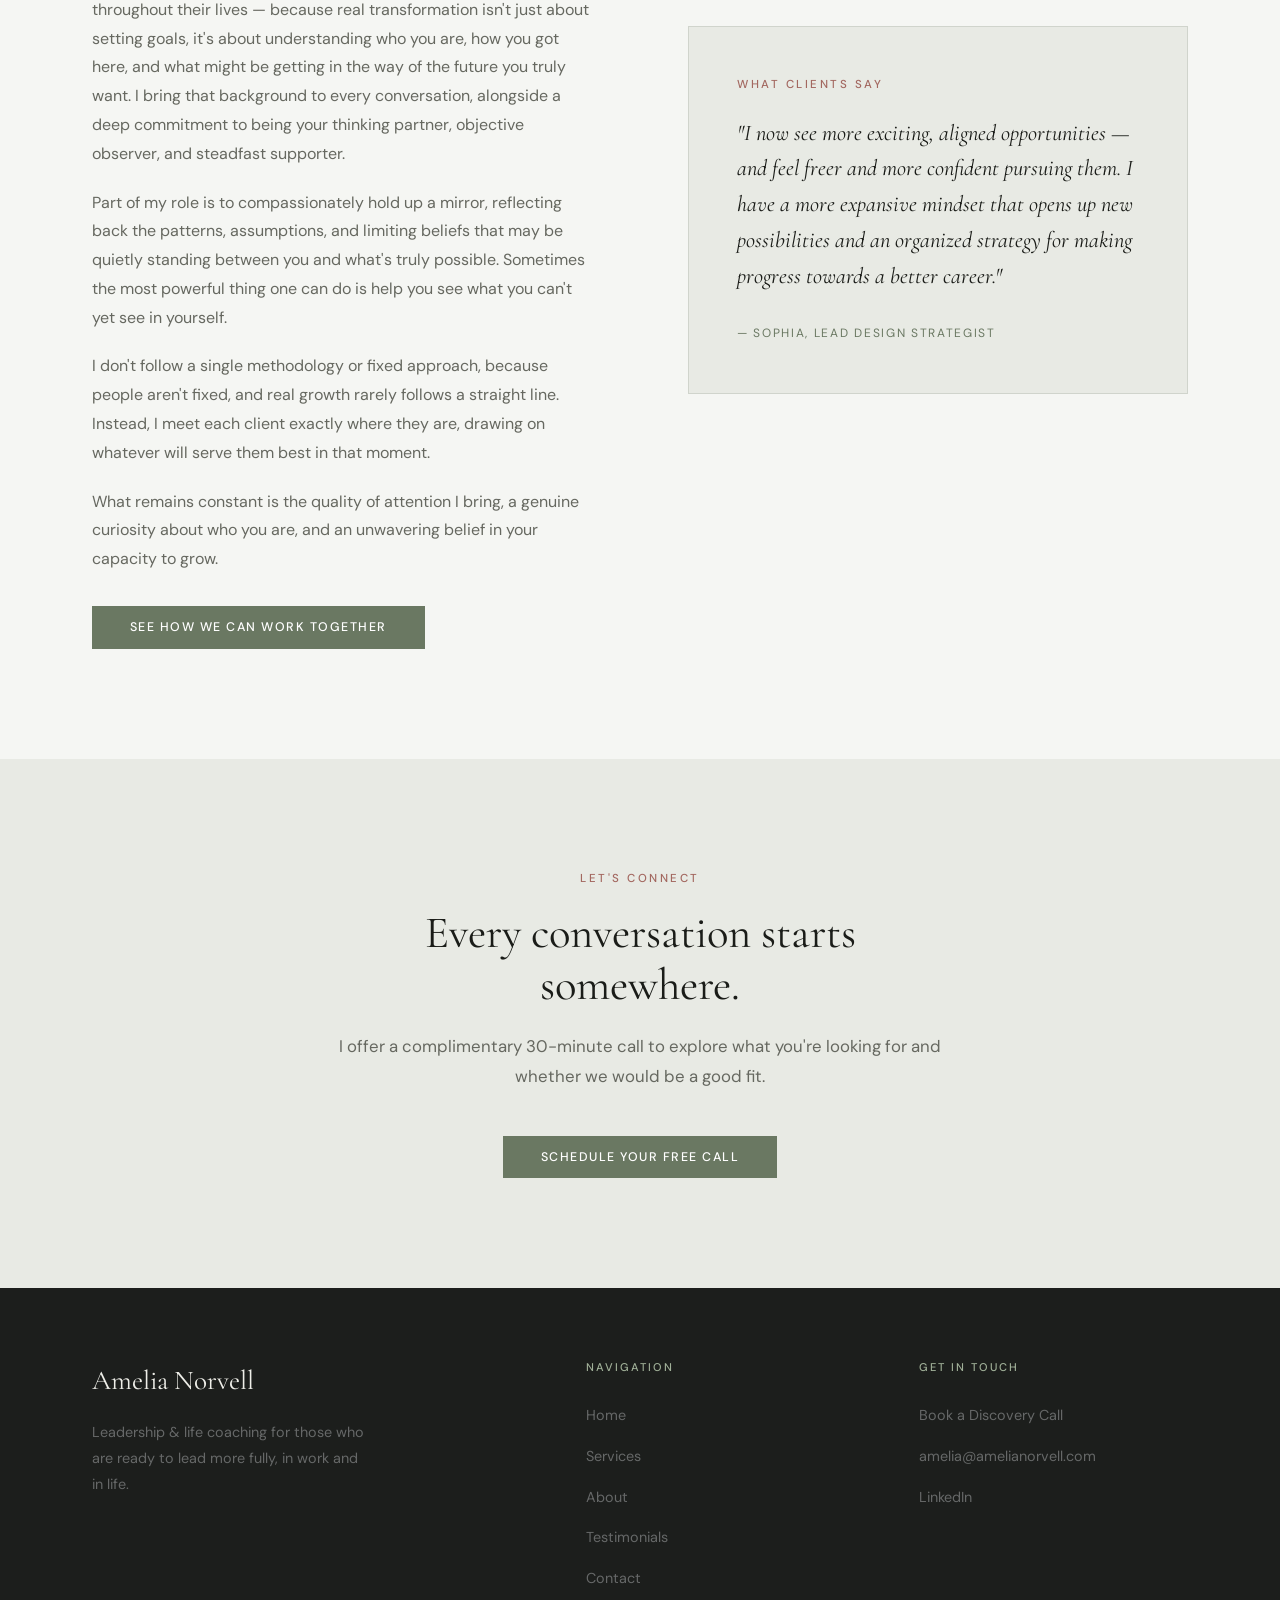
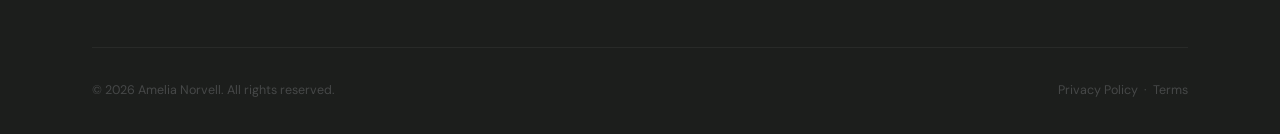
==== commit d20aa54d: "Add files via upload" ====
--- a/about.html
+++ b/about.html
@@ -19,8 +19,8 @@
         <a href="index.html" class="nav-logo">Amelia Norvell</a>
         <ul class="nav-links">
           <li><a href="index.html">Home</a></li>
+          <li><a href="services.html">Services</a></li>
           <li><a href="about.html" class="active">About</a></li>
-          <li><a href="services.html">Services</a></li>
           <li><a href="testimonials.html">Testimonials</a></li>
           <li><a href="contact.html" class="nav-cta">Contact</a></li>
         </ul>
@@ -34,8 +34,8 @@
   <!-- MOBILE NAV -->
   <div class="mobile-nav" role="navigation" aria-label="Mobile menu">
     <a href="index.html">Home</a>
+    <a href="services.html">Services</a>
     <a href="about.html">About</a>
-    <a href="services.html">Services</a>
     <a href="testimonials.html">Testimonials</a>
     <a href="contact.html" class="mobile-cta">Contact</a>
   </div>
@@ -56,7 +56,7 @@
       <div class="container">
         <div class="about-split">
 
-          <div>
+          <div class="about-portrait-col">
             <img src="images/amelia-portrait-about.jpeg" alt="Amelia Norvell in warm window light" class="about-portrait" style="width:100%; display:block; object-fit:cover;" />
           </div>
 
@@ -69,7 +69,9 @@
             <p>Since 2019 I've been coaching full time, working 1:1 with executives, leaders, and individuals, consulting with organizations on strategy and team health, training and mentoring emerging coaches, and facilitating leadership development programs for tech industry leaders. I hold a PCC credential from the International Coaching Federation, and I'm an accredited Enneagram and MBTI practitioner.</p>
             <p>Today, I work with leaders, teams, and individuals who are ready to look beneath the surface: building careers and cultures grounded in genuine self-knowledge, clear values, and authentic connection. It's the most meaningful work I've ever done.</p>
             <p>You can also find me taking walks along the Hudson River greenway, collaborating on my parents' art estates, and doing my best to stay connected with the folks I care about most. I believe the same curiosity I bring to coaching shows up in how I try to live — imperfectly, intentionally, and always with room to grow.</p>
+          </div>
 
+          <div class="about-credentials-col">
             <div class="credentials">
               <span class="eyebrow">Credentials &amp; Training</span>
               <p class="credentials-sub">With over 15 years working inside and alongside organizations, I bring both academic grounding and deep practical experience.</p>
@@ -119,7 +121,7 @@
     <!-- APPROACH -->
     <section class="section-pad">
       <div class="container">
-        <div style="display: grid; grid-template-columns: 1fr 1fr; gap: 6rem; align-items: center;">
+        <div class="approach-grid">
           <div data-reveal>
             <span class="eyebrow">My Approach</span>
             <h2 class="section-title" style="margin-bottom: 1.5rem;">Evidence-based.<br>Human-centered.</h2>
@@ -130,12 +132,10 @@
             <a href="services.html" class="btn btn-primary" style="margin-top: 2rem;">See How We Can Work Together</a>
           </div>
           <div data-reveal>
-            <div style="background: var(--bg-warm); padding: 3rem 2.75rem; border-left: 3px solid var(--pop);">
-              <p style="font-family:'Cormorant Garamond',serif; font-size:1.4rem; font-style:italic; color:var(--text); line-height:1.65; margin-bottom:2rem;">"I now see more exciting, aligned opportunities — and feel freer and more confident pursuing them. I have a more expansive mindset that opens up new possibilities and an organized strategy for making progress towards a better career."</p>
-              <div style="padding-left:0.875rem; border-left:2px solid var(--pop);">
-                <strong style="font-size:0.85rem; color:var(--text); display:block; margin-bottom:0.15rem;">Sophia</strong>
-                <span style="font-size:0.8rem; color:var(--text-muted);">Lead Design Strategist</span>
-              </div>
+            <div style="background: var(--bg-warm); border: 1px solid var(--border); padding: 3rem;">
+              <span class="eyebrow">What Clients Say</span>
+              <blockquote style="font-family:'Cormorant Garamond',serif; font-size:1.4rem; font-style:italic; line-height:1.6; color:var(--text); margin: 1rem 0 1.5rem;">"I now see more exciting, aligned opportunities — and feel freer and more confident pursuing them. I have a more expansive mindset that opens up new possibilities and an organized strategy for making progress towards a better career."</blockquote>
+              <cite style="font-size:0.75rem; letter-spacing:0.14em; text-transform:uppercase; color:var(--accent); font-style:normal;">— Sophia, Lead Design Strategist</cite>
             </div>
           </div>
         </div>
@@ -168,8 +168,8 @@
           <div class="footer-col-title">Navigation</div>
           <ul class="footer-links">
             <li><a href="index.html">Home</a></li>
+            <li><a href="services.html">Services</a></li>
             <li><a href="about.html">About</a></li>
-            <li><a href="services.html">Services</a></li>
             <li><a href="testimonials.html">Testimonials</a></li>
             <li><a href="contact.html">Contact</a></li>
           </ul>
@@ -192,5 +192,6 @@
   </footer>
 
   <script src="script.js"></script>
+
 </body>
 </html>
--- a/style.css
+++ b/style.css
@@ -144,8 +144,8 @@
 
 .nav-logo {
   font-family: 'Cormorant Garamond', serif;
-  font-size: 1.55rem;
-  font-weight: 600;
+  font-size: 1.75rem;
+  font-weight: 500;
   letter-spacing: 0.03em;
   color: var(--text);
 }
@@ -335,7 +335,8 @@
   min-height: 100svh;
   display: flex;
   align-items: center;
-  padding: calc(var(--nav-height) + 60px) 0 80px;
+  padding: var(--nav-height) 0 80px;
+  background: var(--bg-warm);
 }
 
 .hero .container {
@@ -406,7 +407,7 @@
   aspect-ratio: 3/4;
   max-height: 680px;
   object-fit: cover;
-  object-position: top;
+  object-position: center 15%;
 }
 
 .hero-badge {
@@ -443,7 +444,7 @@
    HOME — INTRO STRIP
    ============================================================ */
 .intro-strip {
-  background: var(--bg-warm);
+  background: var(--bg);
   padding: 70px 0;
   border-top: 1px solid var(--border);
   border-bottom: 1px solid var(--border);
@@ -457,7 +458,7 @@
 }
 
 .intro-strip h2 {
-  font-size: clamp(1.8rem, 2.5vw, 2.4rem);
+  font-size: clamp(2rem, 3.5vw, 3.2rem);
   line-height: 1.3;
 }
 
@@ -469,7 +470,39 @@
 /* ============================================================
    HOME — SERVICES OVERVIEW
    ============================================================ */
-.services-overview { }
+.services-overview {
+  position: relative;
+  background-image: url('images/ales-krivec-h3zyoNXe2hQ-unsplash.jpg');
+  background-size: cover;
+  background-position: center;
+}
+
+.services-overview::before {
+  content: '';
+  position: absolute;
+  inset: 0;
+  background: rgba(18, 24, 18, 0.45);
+  pointer-events: none;
+}
+
+.services-overview .container {
+  position: relative;
+  z-index: 1;
+}
+
+.services-overview .eyebrow {
+  color: rgba(255, 255, 255, 0.7);
+}
+
+.services-overview .section-title {
+  color: #fff;
+}
+
+.services-overview .card {
+  background: rgba(245, 246, 243, 0.9);
+  backdrop-filter: blur(8px);
+  -webkit-backdrop-filter: blur(8px);
+}
 
 .services-header {
   display: flex;
@@ -481,7 +514,7 @@
 .cards-grid {
   display: grid;
   grid-template-columns: repeat(3, 1fr);
-  gap: 2px;
+  gap: 1.25rem;
 }
 
 .card {
@@ -684,9 +717,14 @@
 .about-split {
   display: grid;
   grid-template-columns: 0.85fr 1.15fr;
-  gap: 6rem;
+  column-gap: 6rem;
+  row-gap: 2.5rem;
   align-items: start;
 }
+
+.about-portrait-col  { grid-column: 1; grid-row: 1; }
+.about-credentials-col { grid-column: 1; grid-row: 2; }
+.about-text          { grid-column: 2; grid-row: 1 / span 2; }
 
 .about-portrait {
   aspect-ratio: 3/4;
@@ -696,6 +734,20 @@
 }
 
 .about-text .eyebrow { margin-bottom: 1.5rem; }
+
+.approach-grid {
+  display: grid;
+  grid-template-columns: 1fr 1fr;
+  gap: 6rem;
+  align-items: center;
+}
+
+.investment-grid {
+  display: grid;
+  grid-template-columns: 1fr 1fr;
+  gap: 6rem;
+  align-items: start;
+}
 
 .about-text h2 {
   margin-bottom: 1.5rem;
@@ -747,7 +799,46 @@
   flex-shrink: 0;
 }
 
-.values-section { background: var(--bg-warm); }
+.values-section {
+  position: relative;
+  background-image: url('images/rahul-pandit-4MyI1iTF4yE-unsplash.jpg');
+  background-size: cover;
+  background-position: center;
+}
+
+.values-section::before {
+  content: '';
+  position: absolute;
+  inset: 0;
+  background: rgba(18, 24, 20, 0.45);
+  pointer-events: none;
+}
+
+.values-section .container {
+  position: relative;
+  z-index: 1;
+}
+
+.values-section .eyebrow {
+  color: rgba(255, 255, 255, 0.7);
+}
+
+.values-section .section-title,
+.values-section > .container > [data-reveal] > p {
+  color: #fff;
+}
+
+.values-section .values-grid {
+  gap: 1.25rem;
+  border: none;
+}
+
+.values-section .value-item {
+  background: rgba(245, 246, 243, 0.88);
+  backdrop-filter: blur(8px);
+  -webkit-backdrop-filter: blur(8px);
+  border: none;
+}
 
 .values-grid {
   display: grid;
@@ -789,12 +880,17 @@
   grid-template-columns: 1fr 1fr;
   gap: 6rem;
   align-items: center;
-  padding: 90px 0;
+  padding: 40px 0;
   border-bottom: 1px solid var(--border);
+}
+
+.service-block:first-of-type {
+  padding-top: 0;
 }
 
 .service-block:last-of-type {
   border-bottom: none;
+  padding-bottom: 0;
 }
 
 .service-block.flip .svc-content { order: 2; }
@@ -839,21 +935,50 @@
 }
 
 .svc-visual {
-  aspect-ratio: 4/3;
-}
-
-.process-section { background: var(--bg-warm); }
+  aspect-ratio: 3/4;
+}
+
+.process-section {
+  position: relative;
+  background-image: url('images/unsplash-community-yeFUJTcGRTo-unsplash.jpg');
+  background-size: cover;
+  background-position: center;
+}
+
+.process-section::before {
+  content: '';
+  position: absolute;
+  inset: 0;
+  background: rgba(18, 24, 18, 0.25);
+  pointer-events: none;
+}
+
+.process-section .container {
+  position: relative;
+  z-index: 1;
+}
+
+.process-section .eyebrow {
+  color: rgba(255, 255, 255, 0.7);
+}
+
+.process-section .section-title,
+.process-section > .container > [data-reveal] > p {
+  color: #fff;
+}
 
 .process-grid {
   display: grid;
   grid-template-columns: repeat(4, 1fr);
-  gap: 1px;
+  gap: 1.25rem;
   margin-top: 3.5rem;
-  background: var(--border);
+  background: transparent;
 }
 
 .process-step {
-  background: var(--bg);
+  background: rgba(245, 246, 243, 0.88);
+  backdrop-filter: blur(8px);
+  -webkit-backdrop-filter: blur(8px);
   padding: 2.5rem 2rem;
 }
 
@@ -901,15 +1026,37 @@
   font-style: normal;
 }
 
+.testimonials-bg-section {
+  position: relative;
+  background-image: url('images/slashio-photography-tzOlOaq6554-unsplash.jpg');
+  background-size: cover;
+  background-position: center;
+}
+
+.testimonials-bg-section::before {
+  content: '';
+  position: absolute;
+  inset: 0;
+  background: rgba(18, 24, 18, 0.45);
+  pointer-events: none;
+}
+
+.testimonials-bg-section .container {
+  position: relative;
+  z-index: 1;
+}
+
 .testimonials-grid {
   display: grid;
   grid-template-columns: repeat(2, 1fr);
-  gap: 2px;
-  background: var(--border);
+  gap: 1.25rem;
+  background: transparent;
 }
 
 .t-card {
-  background: var(--white);
+  background: rgba(245, 246, 243, 0.88);
+  backdrop-filter: blur(8px);
+  -webkit-backdrop-filter: blur(8px);
   padding: 3.25rem;
   transition: transform 0.25s, box-shadow 0.25s;
 }
@@ -1130,7 +1277,14 @@
 
   .hero-visual { display: block; }
   .hero-portrait { aspect-ratio: 3/4; max-height: 600px; }
-  .hero-badge { display: none; }
+  .hero-badge {
+    position: static;
+    bottom: auto;
+    left: auto;
+    max-width: 100%;
+    margin-top: 1.5rem;
+    box-shadow: none;
+  }
 
   .intro-strip-inner {
     grid-template-columns: 1fr;
@@ -1138,6 +1292,21 @@
   }
 
   .about-split {
+    grid-template-columns: 1fr;
+    gap: 3rem;
+  }
+
+  .about-portrait-col    { order: 1; grid-column: auto; grid-row: auto; }
+  .about-text            { order: 2; grid-column: auto; grid-row: auto; }
+  .about-credentials-col { order: 3; grid-column: auto; grid-row: auto; }
+  .about-credentials-col .credentials { margin-top: 0; }
+
+  .approach-grid {
+    grid-template-columns: 1fr;
+    gap: 3rem;
+  }
+
+  .investment-grid {
     grid-template-columns: 1fr;
     gap: 3rem;
   }
@@ -1155,13 +1324,18 @@
 
   .service-block {
     grid-template-columns: 1fr;
-    gap: 3rem;
-  }
-
-  .service-block.flip .svc-content { order: 1; }
-  .service-block.flip .svc-visual  { order: 2; }
-
-  .svc-visual { aspect-ratio: 16/9; }
+    gap: 0;
+    padding: 40px 0;
+    border-bottom: 1px solid var(--border);
+  }
+
+  .service-block:first-of-type { padding-top: 0; }
+  .service-block:last-of-type { border-bottom: none; padding-bottom: 0; }
+
+  .service-block .svc-visual  { order: -1; }
+  .service-block .svc-content { order: 0; }
+
+  .svc-visual { aspect-ratio: 4/3; }
 
   .process-grid { grid-template-columns: repeat(2, 1fr); }
 
